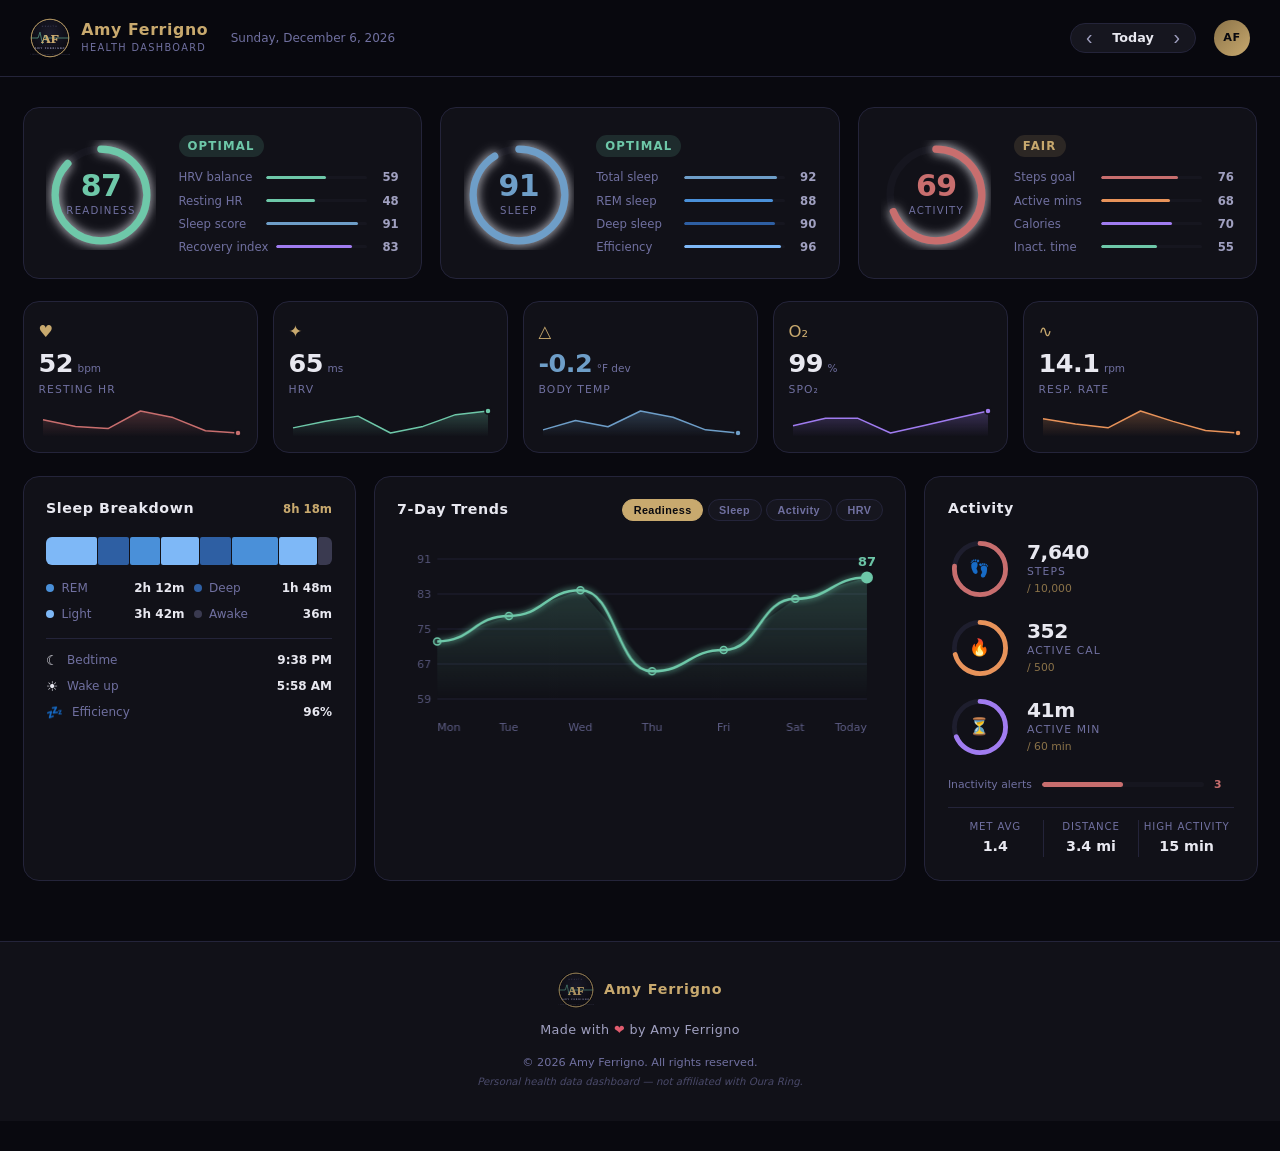
==== oura-ring/index.html @ 3d81aa14 "Deploy oura-ring from oura-ring-website" ====
<!DOCTYPE html>
<html lang="en">
<head>
  <meta charset="UTF-8" />
  <meta name="viewport" content="width=device-width, initial-scale=1.0" />
  <title>Amy Ferrigno · Health Dashboard</title>
  <link rel="stylesheet" href="styles.css" />
</head>
<body>
  <!-- HEADER -->
  <header class="header">
    <div class="header-left">
      <div class="logo">
        <img src="af-logo.svg" alt="Amy Ferrigno logo" class="logo-img" width="40" height="40" />
        <div class="logo-wordmark">
          <span class="logo-name">Amy Ferrigno</span>
          <span class="logo-sub">Health Dashboard</span>
        </div>
      </div>
      <div class="header-date">
        <span id="current-date" class="date-sub"></span>
      </div>
    </div>
    <div class="header-right">
      <div class="week-nav">
        <button class="nav-btn" id="prev-day" aria-label="Previous day">&#8249;</button>
        <span id="day-label" class="day-label">Today</span>
        <button class="nav-btn" id="next-day" aria-label="Next day">&#8250;</button>
      </div>
      <div class="avatar">AF</div>
    </div>
  </header>

  <main class="main">

    <!-- SCORE RINGS -->
    <section class="scores-section">
      <div class="score-card" id="card-readiness">
        <div class="ring-wrap">
          <svg class="ring-svg" viewBox="0 0 120 120">
            <circle class="ring-bg" cx="60" cy="60" r="50"/>
            <circle class="ring-progress" id="ring-readiness" cx="60" cy="60" r="50"
              stroke="#6ec8a9" stroke-dasharray="314" stroke-dashoffset="314"/>
          </svg>
          <div class="ring-inner">
            <span class="score-value" id="val-readiness">--</span>
            <span class="score-label">Readiness</span>
          </div>
        </div>
        <div class="score-meta">
          <span class="score-status" id="status-readiness"></span>
          <div class="score-contributors" id="contrib-readiness"></div>
        </div>
      </div>

      <div class="score-card" id="card-sleep">
        <div class="ring-wrap">
          <svg class="ring-svg" viewBox="0 0 120 120">
            <circle class="ring-bg" cx="60" cy="60" r="50"/>
            <circle class="ring-progress" id="ring-sleep" cx="60" cy="60" r="50"
              stroke="#6e9ec8" stroke-dasharray="314" stroke-dashoffset="314"/>
          </svg>
          <div class="ring-inner">
            <span class="score-value" id="val-sleep">--</span>
            <span class="score-label">Sleep</span>
          </div>
        </div>
        <div class="score-meta">
          <span class="score-status" id="status-sleep"></span>
          <div class="score-contributors" id="contrib-sleep"></div>
        </div>
      </div>

      <div class="score-card" id="card-activity">
        <div class="ring-wrap">
          <svg class="ring-svg" viewBox="0 0 120 120">
            <circle class="ring-bg" cx="60" cy="60" r="50"/>
            <circle class="ring-progress" id="ring-activity" cx="60" cy="60" r="50"
              stroke="#c86e6e" stroke-dasharray="314" stroke-dashoffset="314"/>
          </svg>
          <div class="ring-inner">
            <span class="score-value" id="val-activity">--</span>
            <span class="score-label">Activity</span>
          </div>
        </div>
        <div class="score-meta">
          <span class="score-status" id="status-activity"></span>
          <div class="score-contributors" id="contrib-activity"></div>
        </div>
      </div>
    </section>

    <!-- VITALS STRIP -->
    <section class="vitals-section">
      <div class="vital-card">
        <div class="vital-icon">&#9829;</div>
        <div class="vital-info">
          <span class="vital-value" id="vital-hr">--</span>
          <span class="vital-unit">bpm</span>
        </div>
        <span class="vital-label">Resting HR</span>
        <div class="vital-trend" id="trend-hr"></div>
      </div>
      <div class="vital-card">
        <div class="vital-icon hrv-icon">&#10022;</div>
        <div class="vital-info">
          <span class="vital-value" id="vital-hrv">--</span>
          <span class="vital-unit">ms</span>
        </div>
        <span class="vital-label">HRV</span>
        <div class="vital-trend" id="trend-hrv"></div>
      </div>
      <div class="vital-card">
        <div class="vital-icon">&#9651;</div>
        <div class="vital-info">
          <span class="vital-value" id="vital-temp">--</span>
          <span class="vital-unit">°F dev</span>
        </div>
        <span class="vital-label">Body Temp</span>
        <div class="vital-trend" id="trend-temp"></div>
      </div>
      <div class="vital-card">
        <div class="vital-icon spo2-icon">O&#8322;</div>
        <div class="vital-info">
          <span class="vital-value" id="vital-spo2">--</span>
          <span class="vital-unit">%</span>
        </div>
        <span class="vital-label">SpO₂</span>
        <div class="vital-trend" id="trend-spo2"></div>
      </div>
      <div class="vital-card">
        <div class="vital-icon">&#8767;</div>
        <div class="vital-info">
          <span class="vital-value" id="vital-resp">--</span>
          <span class="vital-unit">rpm</span>
        </div>
        <span class="vital-label">Resp. Rate</span>
        <div class="vital-trend" id="trend-resp"></div>
      </div>
    </section>

    <!-- BOTTOM GRID -->
    <section class="bottom-grid">

      <!-- SLEEP BREAKDOWN -->
      <div class="panel sleep-panel">
        <div class="panel-header">
          <h2 class="panel-title">Sleep Breakdown</h2>
          <span class="panel-sub" id="sleep-duration-label"></span>
        </div>
        <div class="sleep-timeline" id="sleep-timeline"></div>
        <div class="sleep-stages">
          <div class="stage-item">
            <span class="stage-dot" style="background:#4a90d9"></span>
            <span class="stage-name">REM</span>
            <span class="stage-val" id="stage-rem">--</span>
          </div>
          <div class="stage-item">
            <span class="stage-dot" style="background:#2e5fa3"></span>
            <span class="stage-name">Deep</span>
            <span class="stage-val" id="stage-deep">--</span>
          </div>
          <div class="stage-item">
            <span class="stage-dot" style="background:#7eb8f7"></span>
            <span class="stage-name">Light</span>
            <span class="stage-val" id="stage-light">--</span>
          </div>
          <div class="stage-item">
            <span class="stage-dot" style="background:#3a3a50"></span>
            <span class="stage-name">Awake</span>
            <span class="stage-val" id="stage-awake">--</span>
          </div>
        </div>
        <div class="sleep-times">
          <div class="sleep-time-item">
            <span class="sleep-time-icon">&#9790;</span>
            <span class="sleep-time-label">Bedtime</span>
            <span class="sleep-time-val" id="sleep-bedtime">--</span>
          </div>
          <div class="sleep-time-item">
            <span class="sleep-time-icon">&#9728;</span>
            <span class="sleep-time-label">Wake up</span>
            <span class="sleep-time-val" id="sleep-wakeup">--</span>
          </div>
          <div class="sleep-time-item">
            <span class="sleep-time-icon">&#128164;</span>
            <span class="sleep-time-label">Efficiency</span>
            <span class="sleep-time-val" id="sleep-efficiency">--</span>
          </div>
        </div>
      </div>

      <!-- WEEKLY TRENDS CHART -->
      <div class="panel trends-panel">
        <div class="panel-header">
          <h2 class="panel-title">7-Day Trends</h2>
          <div class="trend-tabs">
            <button class="trend-tab active" data-metric="readiness">Readiness</button>
            <button class="trend-tab" data-metric="sleep">Sleep</button>
            <button class="trend-tab" data-metric="activity">Activity</button>
            <button class="trend-tab" data-metric="hrv">HRV</button>
          </div>
        </div>
        <canvas id="trend-chart" class="trend-canvas"></canvas>
      </div>

      <!-- ACTIVITY METRICS -->
      <div class="panel activity-panel">
        <div class="panel-header">
          <h2 class="panel-title">Activity</h2>
          <span class="panel-sub" id="activity-goal-label"></span>
        </div>
        <div class="activity-metrics">
          <div class="activity-metric">
            <div class="activity-progress-ring">
              <svg viewBox="0 0 80 80">
                <circle cx="40" cy="40" r="32" fill="none" stroke="#1e1e2e" stroke-width="6"/>
                <circle cx="40" cy="40" r="32" fill="none" stroke="#c86e6e" stroke-width="6"
                  stroke-dasharray="201" id="steps-ring"
                  stroke-dashoffset="201" stroke-linecap="round"
                  transform="rotate(-90 40 40)"/>
              </svg>
              <div class="activity-ring-inner">
                <span class="activity-icon">&#128099;</span>
              </div>
            </div>
            <div class="activity-text">
              <span class="activity-value" id="val-steps">--</span>
              <span class="activity-label">Steps</span>
              <span class="activity-goal" id="goal-steps">/ 10,000</span>
            </div>
          </div>

          <div class="activity-metric">
            <div class="activity-progress-ring">
              <svg viewBox="0 0 80 80">
                <circle cx="40" cy="40" r="32" fill="none" stroke="#1e1e2e" stroke-width="6"/>
                <circle cx="40" cy="40" r="32" fill="none" stroke="#e8935a" stroke-width="6"
                  stroke-dasharray="201" id="cal-ring"
                  stroke-dashoffset="201" stroke-linecap="round"
                  transform="rotate(-90 40 40)"/>
              </svg>
              <div class="activity-ring-inner">
                <span class="activity-icon">&#128293;</span>
              </div>
            </div>
            <div class="activity-text">
              <span class="activity-value" id="val-calories">--</span>
              <span class="activity-label">Active Cal</span>
              <span class="activity-goal" id="goal-calories">/ 500</span>
            </div>
          </div>

          <div class="activity-metric">
            <div class="activity-progress-ring">
              <svg viewBox="0 0 80 80">
                <circle cx="40" cy="40" r="32" fill="none" stroke="#1e1e2e" stroke-width="6"/>
                <circle cx="40" cy="40" r="32" fill="none" stroke="#a07cf0" stroke-width="6"
                  stroke-dasharray="201" id="active-ring"
                  stroke-dashoffset="201" stroke-linecap="round"
                  transform="rotate(-90 40 40)"/>
              </svg>
              <div class="activity-ring-inner">
                <span class="activity-icon">&#9203;</span>
              </div>
            </div>
            <div class="activity-text">
              <span class="activity-value" id="val-active-min">--</span>
              <span class="activity-label">Active Min</span>
              <span class="activity-goal" id="goal-active-min">/ 60 min</span>
            </div>
          </div>
        </div>

        <div class="inactivity-bar-wrap">
          <span class="inactivity-label">Inactivity alerts</span>
          <div class="inactivity-bar">
            <div class="inactivity-fill" id="inactivity-fill"></div>
          </div>
          <span class="inactivity-val" id="inactivity-val">--</span>
        </div>

        <div class="met-row">
          <div class="met-item">
            <span class="met-label">MET avg</span>
            <span class="met-value" id="val-met">--</span>
          </div>
          <div class="met-item">
            <span class="met-label">Distance</span>
            <span class="met-value" id="val-distance">--</span>
          </div>
          <div class="met-item">
            <span class="met-label">High activity</span>
            <span class="met-value" id="val-high">--</span>
          </div>
        </div>
      </div>

    </section>
  </main>

  <footer class="footer">
    <div class="footer-inner">
      <div class="footer-brand">
        <img src="af-logo.svg" alt="Amy Ferrigno" class="footer-logo" width="36" height="36" />
        <span class="footer-name">Amy Ferrigno</span>
      </div>
      <p class="footer-love">
        Made with <span class="footer-heart" aria-label="love">&#10084;</span> by Amy Ferrigno
      </p>
      <p class="footer-copy">
        &copy; 2026 Amy Ferrigno. All rights reserved.<br/>
        <span class="footer-note">Personal health data dashboard &mdash; not affiliated with Oura Ring.</span>
      </p>
    </div>
  </footer>

  <script src="app.js"></script>
</body>
</html>
---- oura-ring/styles.css ----
/* ── Reset & base ───────────────────────────────────────── */
*, *::before, *::after { box-sizing: border-box; margin: 0; padding: 0; }

:root {
  --bg:        #09090f;
  --surface:   #111118;
  --surface2:  #16161f;
  --border:    #24243a;
  --gold:      #c8a96e;
  --gold-dim:  #8a7248;
  --teal:      #6ec8a9;
  --blue:      #6e9ec8;
  --coral:     #c86e6e;
  --purple:    #a07cf0;
  --orange:    #e8935a;
  --text:      #e8e8f0;
  --text-dim:  #7070a0;
  --text-mid:  #a0a0c0;
  --radius:    16px;
  --radius-sm: 10px;
}

html { font-size: 15px; }

body {
  font-family: -apple-system, BlinkMacSystemFont, 'Segoe UI', system-ui, sans-serif;
  background: var(--bg);
  color: var(--text);
  min-height: 100vh;
  line-height: 1.4;
  padding-bottom: 2rem;
}

/* ── Header ─────────────────────────────────────────────── */
.header {
  display: flex;
  align-items: center;
  justify-content: space-between;
  padding: 1.2rem 2rem;
  border-bottom: 1px solid var(--border);
  background: rgba(9,9,15,0.95);
  position: sticky;
  top: 0;
  z-index: 100;
  backdrop-filter: blur(12px);
}

.header-left { display: flex; align-items: center; gap: 1.5rem; }
.header-right { display: flex; align-items: center; gap: 1.2rem; }

.logo { display: flex; align-items: center; gap: 0.75rem; }
.logo-img { display: block; flex-shrink: 0; }
.logo-wordmark { display: flex; flex-direction: column; gap: 1px; }
.logo-name {
  font-size: 1.05rem;
  font-weight: 700;
  letter-spacing: 0.04em;
  color: var(--gold);
  line-height: 1.2;
}
.logo-sub {
  font-size: 0.65rem;
  text-transform: uppercase;
  letter-spacing: 0.14em;
  color: var(--text-dim);
}

.header-date { display: flex; flex-direction: column; }
#greeting { font-weight: 600; font-size: 1rem; color: var(--text); }
.date-sub { font-size: 0.8rem; color: var(--text-dim); margin-top: 1px; }

.week-nav {
  display: flex;
  align-items: center;
  gap: 0.5rem;
  background: var(--surface2);
  border: 1px solid var(--border);
  border-radius: 50px;
  padding: 0.3rem 0.8rem;
}

.nav-btn {
  background: none;
  border: none;
  color: var(--text-mid);
  font-size: 1.3rem;
  cursor: pointer;
  padding: 0 0.2rem;
  line-height: 1;
  transition: color 0.2s;
}
.nav-btn:hover { color: var(--gold); }

.day-label {
  font-size: 0.85rem;
  font-weight: 600;
  color: var(--text);
  min-width: 60px;
  text-align: center;
}

.avatar {
  width: 36px; height: 36px;
  background: linear-gradient(135deg, var(--gold-dim), var(--gold));
  border-radius: 50%;
  display: flex; align-items: center; justify-content: center;
  font-weight: 700;
  font-size: 0.75rem;
  color: var(--bg);
  letter-spacing: 0.04em;
}

/* ── Main layout ────────────────────────────────────────── */
.main {
  max-width: 1340px;
  margin: 0 auto;
  padding: 2rem 1.5rem 1rem;
  display: flex;
  flex-direction: column;
  gap: 1.5rem;
}

/* ── Score rings ─────────────────────────────────────────── */
.scores-section {
  display: grid;
  grid-template-columns: repeat(3, 1fr);
  gap: 1.2rem;
}

.score-card {
  background: var(--surface);
  border: 1px solid var(--border);
  border-radius: var(--radius);
  padding: 1.8rem 1.5rem 1.5rem;
  display: flex;
  align-items: center;
  gap: 1.5rem;
  transition: border-color 0.3s, box-shadow 0.3s;
  cursor: default;
}

.score-card:hover {
  border-color: var(--gold-dim);
  box-shadow: 0 0 30px rgba(200,169,110,0.06);
}

.ring-wrap {
  position: relative;
  flex-shrink: 0;
  width: 110px; height: 110px;
}

.ring-svg {
  width: 100%; height: 100%;
  transform: rotate(-90deg);
}

.ring-bg {
  fill: none;
  stroke: var(--surface2);
  stroke-width: 8;
}

.ring-progress {
  fill: none;
  stroke-width: 8;
  stroke-linecap: round;
  transition: stroke-dashoffset 1.2s cubic-bezier(0.4,0,0.2,1);
  filter: drop-shadow(0 0 6px currentColor);
}

.ring-inner {
  position: absolute;
  inset: 0;
  display: flex;
  flex-direction: column;
  align-items: center;
  justify-content: center;
}

.score-value {
  font-size: 2rem;
  font-weight: 800;
  line-height: 1;
  letter-spacing: -0.02em;
}

.score-label {
  font-size: 0.68rem;
  text-transform: uppercase;
  letter-spacing: 0.12em;
  color: var(--text-dim);
  margin-top: 3px;
}

.score-meta { flex: 1; min-width: 0; }

.score-status {
  display: inline-block;
  font-size: 0.78rem;
  font-weight: 700;
  text-transform: uppercase;
  letter-spacing: 0.1em;
  padding: 0.2rem 0.6rem;
  border-radius: 50px;
  margin-bottom: 0.8rem;
}

.score-contributors {
  display: flex;
  flex-direction: column;
  gap: 0.45rem;
}

.contrib-item {
  display: flex;
  align-items: center;
  gap: 0.5rem;
  font-size: 0.78rem;
  color: var(--text-dim);
}

.contrib-bar-wrap {
  flex: 1;
  height: 3px;
  background: var(--surface2);
  border-radius: 2px;
  overflow: hidden;
}

.contrib-bar {
  height: 100%;
  border-radius: 2px;
  transition: width 1s ease;
}

.contrib-name { min-width: 80px; }
.contrib-val { font-weight: 600; color: var(--text-mid); min-width: 24px; text-align: right; }

/* ── Vitals strip ───────────────────────────────────────── */
.vitals-section {
  display: grid;
  grid-template-columns: repeat(5, 1fr);
  gap: 1rem;
}

.vital-card {
  background: var(--surface);
  border: 1px solid var(--border);
  border-radius: var(--radius);
  padding: 1.2rem 1rem 1rem;
  display: flex;
  flex-direction: column;
  gap: 0.15rem;
  position: relative;
  overflow: hidden;
  transition: border-color 0.3s;
}

.vital-card:hover { border-color: var(--gold-dim); }

.vital-icon {
  font-size: 1.1rem;
  margin-bottom: 0.4rem;
  color: var(--gold);
}

.vital-info { display: flex; align-items: baseline; gap: 0.3rem; }

.vital-value {
  font-size: 1.7rem;
  font-weight: 800;
  letter-spacing: -0.02em;
  line-height: 1;
}

.vital-unit {
  font-size: 0.7rem;
  color: var(--text-dim);
  font-weight: 500;
}

.vital-label {
  font-size: 0.72rem;
  text-transform: uppercase;
  letter-spacing: 0.1em;
  color: var(--text-dim);
  margin-top: 0.2rem;
}

.vital-trend {
  height: 30px;
  margin-top: 0.5rem;
}

/* ── Bottom grid ────────────────────────────────────────── */
.bottom-grid {
  display: grid;
  grid-template-columns: 1fr 1.6fr 1fr;
  gap: 1.2rem;
}

.panel {
  background: var(--surface);
  border: 1px solid var(--border);
  border-radius: var(--radius);
  padding: 1.5rem;
}

.panel-header {
  display: flex;
  align-items: center;
  justify-content: space-between;
  margin-bottom: 1.2rem;
  flex-wrap: wrap;
  gap: 0.5rem;
}

.panel-title {
  font-size: 0.95rem;
  font-weight: 700;
  letter-spacing: 0.04em;
  color: var(--text);
}

.panel-sub {
  font-size: 0.78rem;
  color: var(--gold);
  font-weight: 600;
}

/* ── Sleep panel ─────────────────────────────────────────── */
.sleep-timeline {
  display: flex;
  height: 28px;
  border-radius: 6px;
  overflow: hidden;
  margin-bottom: 1rem;
  gap: 1px;
}

.sleep-seg {
  height: 100%;
  border-radius: 2px;
  transition: opacity 0.2s;
}
.sleep-seg:hover { opacity: 0.8; }

.sleep-stages {
  display: grid;
  grid-template-columns: repeat(2, 1fr);
  gap: 0.6rem;
  margin-bottom: 1rem;
}

.stage-item {
  display: flex;
  align-items: center;
  gap: 0.5rem;
  font-size: 0.8rem;
}

.stage-dot {
  width: 8px; height: 8px;
  border-radius: 50%;
  flex-shrink: 0;
}

.stage-name { color: var(--text-dim); flex: 1; }

.stage-val {
  font-weight: 700;
  color: var(--text);
}

.sleep-times {
  display: flex;
  flex-direction: column;
  gap: 0.5rem;
  padding-top: 0.8rem;
  border-top: 1px solid var(--border);
}

.sleep-time-item {
  display: flex;
  align-items: center;
  gap: 0.6rem;
  font-size: 0.8rem;
}

.sleep-time-icon { font-size: 0.9rem; }
.sleep-time-label { color: var(--text-dim); flex: 1; }
.sleep-time-val { font-weight: 700; }

/* ── Trends panel ────────────────────────────────────────── */
.trend-tabs {
  display: flex;
  gap: 0.3rem;
}

.trend-tab {
  background: var(--surface2);
  border: 1px solid var(--border);
  border-radius: 50px;
  padding: 0.25rem 0.7rem;
  font-size: 0.72rem;
  font-weight: 600;
  color: var(--text-dim);
  cursor: pointer;
  transition: all 0.2s;
  letter-spacing: 0.04em;
}

.trend-tab:hover { color: var(--text); border-color: var(--gold-dim); }

.trend-tab.active {
  background: var(--gold);
  color: var(--bg);
  border-color: var(--gold);
}

.trend-canvas {
  width: 100% !important;
  height: 200px !important;
  display: block;
}

/* ── Activity panel ──────────────────────────────────────── */
.activity-metrics {
  display: flex;
  flex-direction: column;
  gap: 1rem;
  margin-bottom: 1.2rem;
}

.activity-metric {
  display: flex;
  align-items: center;
  gap: 1rem;
}

.activity-progress-ring {
  position: relative;
  width: 64px; height: 64px;
  flex-shrink: 0;
}

.activity-progress-ring svg {
  width: 100%; height: 100%;
}

.activity-ring-inner {
  position: absolute;
  inset: 0;
  display: flex;
  align-items: center;
  justify-content: center;
  font-size: 1.1rem;
}

.activity-text {
  display: flex;
  flex-direction: column;
  gap: 0.1rem;
}

.activity-value {
  font-size: 1.35rem;
  font-weight: 800;
  letter-spacing: -0.02em;
  line-height: 1;
}

.activity-label {
  font-size: 0.72rem;
  text-transform: uppercase;
  letter-spacing: 0.1em;
  color: var(--text-dim);
}

.activity-goal {
  font-size: 0.72rem;
  color: var(--gold-dim);
}

.inactivity-bar-wrap {
  display: flex;
  align-items: center;
  gap: 0.7rem;
  margin-bottom: 1rem;
}

.inactivity-label {
  font-size: 0.72rem;
  color: var(--text-dim);
  white-space: nowrap;
}

.inactivity-bar {
  flex: 1;
  height: 5px;
  background: var(--surface2);
  border-radius: 3px;
  overflow: hidden;
}

.inactivity-fill {
  height: 100%;
  background: var(--coral);
  border-radius: 3px;
  transition: width 1s ease;
}

.inactivity-val {
  font-size: 0.72rem;
  font-weight: 600;
  color: var(--coral);
  min-width: 20px;
}

.met-row {
  display: flex;
  gap: 0;
  border-top: 1px solid var(--border);
  padding-top: 0.8rem;
}

.met-item {
  flex: 1;
  display: flex;
  flex-direction: column;
  gap: 0.2rem;
  text-align: center;
}

.met-item + .met-item {
  border-left: 1px solid var(--border);
}

.met-label {
  font-size: 0.68rem;
  text-transform: uppercase;
  letter-spacing: 0.08em;
  color: var(--text-dim);
}

.met-value {
  font-size: 0.95rem;
  font-weight: 700;
}

/* ── Score status badge colors ──────────────────────────── */
.status-optimal    { background: rgba(110,200,169,0.15); color: #6ec8a9; }
.status-good       { background: rgba(110,158,200,0.15); color: #6e9ec8; }
.status-fair       { background: rgba(200,169,110,0.15); color: var(--gold); }
.status-poor       { background: rgba(200,110,110,0.15); color: var(--coral); }

/* ── Sparkline mini canvas ──────────────────────────────── */
.sparkline { display: block; }

/* ── Animations ──────────────────────────────────────────── */
@keyframes fadeUp {
  from { opacity: 0; transform: translateY(12px); }
  to   { opacity: 1; transform: translateY(0); }
}

.score-card, .vital-card, .panel {
  animation: fadeUp 0.5s ease both;
}

.score-card:nth-child(1) { animation-delay: 0.05s; }
.score-card:nth-child(2) { animation-delay: 0.1s; }
.score-card:nth-child(3) { animation-delay: 0.15s; }
.vital-card:nth-child(1) { animation-delay: 0.18s; }
.vital-card:nth-child(2) { animation-delay: 0.21s; }
.vital-card:nth-child(3) { animation-delay: 0.24s; }
.vital-card:nth-child(4) { animation-delay: 0.27s; }
.vital-card:nth-child(5) { animation-delay: 0.30s; }

/* ── Responsive ──────────────────────────────────────────── */
@media (max-width: 1100px) {
  .bottom-grid {
    grid-template-columns: 1fr 1fr;
  }
  .activity-panel {
    grid-column: span 2;
  }
  .activity-metrics { flex-direction: row; justify-content: space-around; }
}

@media (max-width: 800px) {
  .scores-section { grid-template-columns: 1fr; }
  .score-card { flex-direction: column; text-align: center; }
  .score-contributors { align-items: center; }
  .vitals-section { grid-template-columns: repeat(3, 1fr); }
  .bottom-grid { grid-template-columns: 1fr; }
  .activity-panel { grid-column: span 1; }
  .activity-metrics { flex-direction: column; }
  .header { padding: 1rem; }
  .main { padding: 1rem; }
}

@media (max-width: 500px) {
  .vitals-section { grid-template-columns: repeat(2, 1fr); }
  .trend-tabs { flex-wrap: wrap; }
}

/* ── Footer ──────────────────────────────────────────────── */
.footer {
  margin-top: 3rem;
  border-top: 1px solid var(--border);
  background: var(--surface);
}

.footer-inner {
  max-width: 1340px;
  margin: 0 auto;
  padding: 2rem 1.5rem;
  display: flex;
  flex-direction: column;
  align-items: center;
  gap: 0.9rem;
  text-align: center;
}

.footer-brand {
  display: flex;
  align-items: center;
  gap: 0.7rem;
}

.footer-logo {
  display: block;
  opacity: 0.85;
  transition: opacity 0.2s;
}
.footer-logo:hover { opacity: 1; }

.footer-name {
  font-size: 0.95rem;
  font-weight: 700;
  letter-spacing: 0.06em;
  color: var(--gold);
}

.footer-love {
  font-size: 0.85rem;
  color: var(--text-mid);
  letter-spacing: 0.03em;
}

.footer-heart {
  color: #e05c6e;
  display: inline-block;
  animation: heartbeat 1.6s ease-in-out infinite;
}

@keyframes heartbeat {
  0%, 100% { transform: scale(1);   }
  14%       { transform: scale(1.25); }
  28%       { transform: scale(1);   }
  42%       { transform: scale(1.18); }
  56%       { transform: scale(1);   }
}

.footer-copy {
  font-size: 0.75rem;
  color: var(--text-dim);
  line-height: 1.7;
}

.footer-note {
  font-size: 0.68rem;
  opacity: 0.6;
  font-style: italic;
}
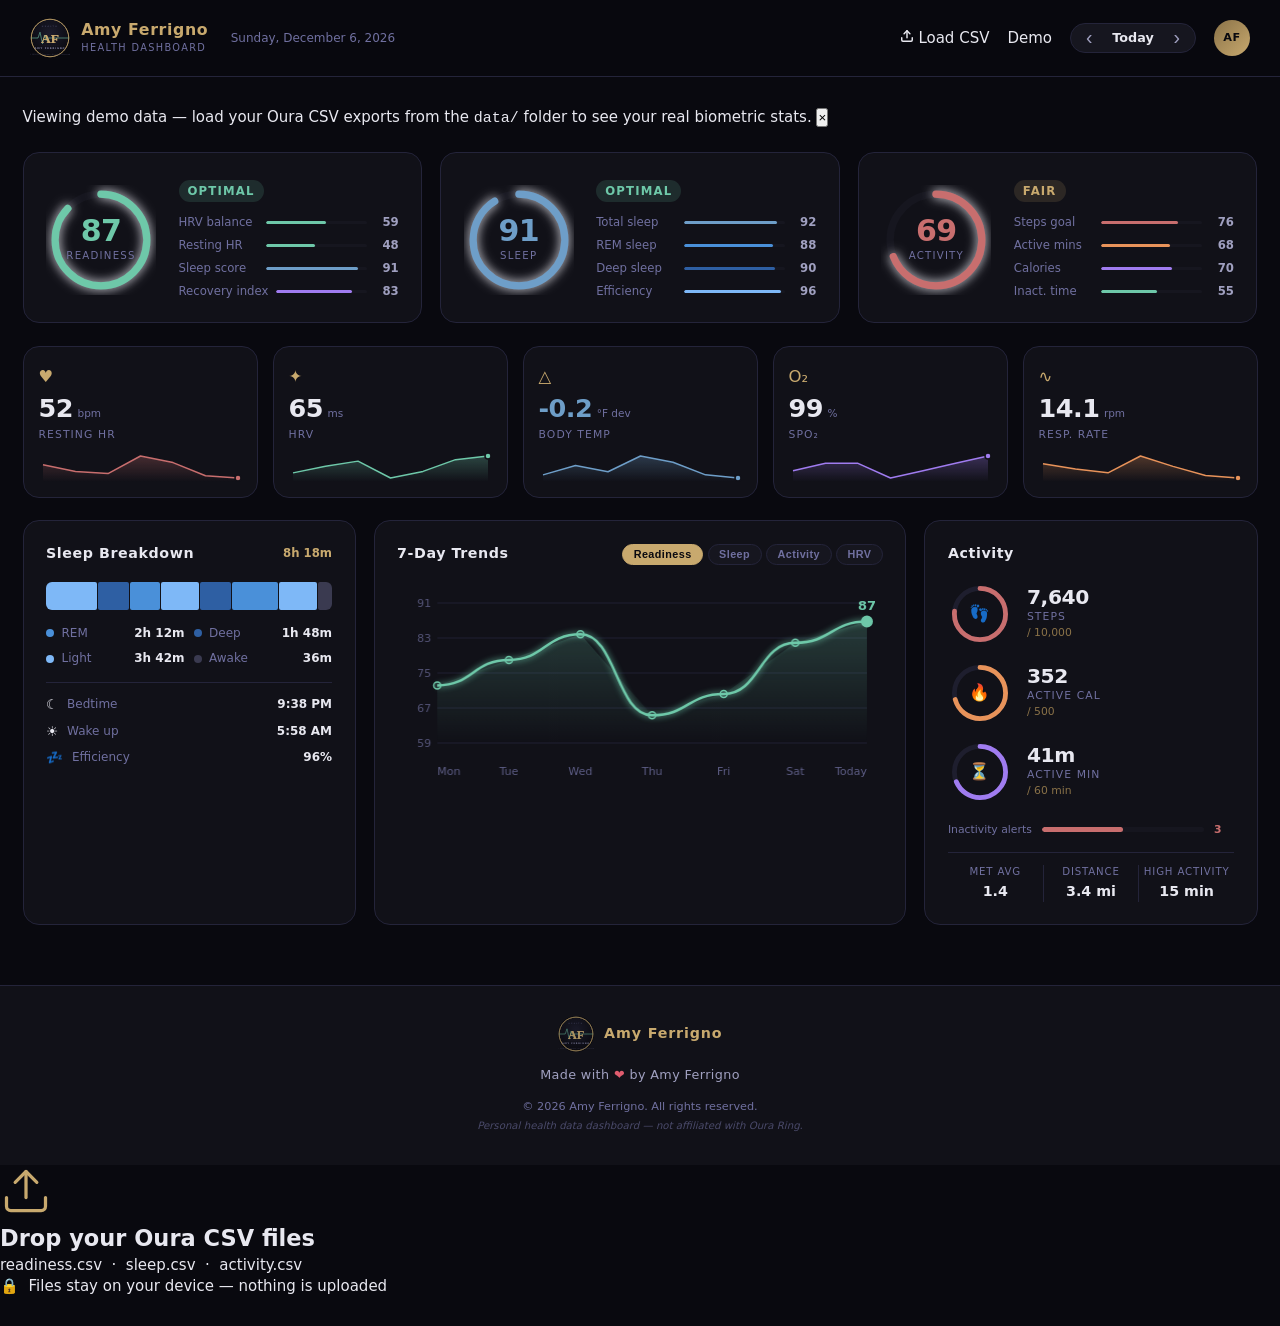
==== commit 0c3e48c7: "Deploy portfolio + oura-ring from oura-ring-website" ====
--- a/oura-ring/index.html
+++ b/oura-ring/index.html
@@ -22,6 +22,16 @@
       </div>
     </div>
     <div class="header-right">
+      <label class="import-btn" for="csv-input" title="Load CSV files from your data/ folder">
+        <svg width="14" height="14" viewBox="0 0 24 24" fill="none" stroke="currentColor" stroke-width="2.5" stroke-linecap="round" stroke-linejoin="round" aria-hidden="true">
+          <path d="M21 15v4a2 2 0 0 1-2 2H5a2 2 0 0 1-2-2v-4"/>
+          <polyline points="17 8 12 3 7 8"/>
+          <line x1="12" y1="3" x2="12" y2="15"/>
+        </svg>
+        Load CSV
+        <input type="file" id="csv-input" multiple accept=".csv" hidden>
+      </label>
+      <span class="data-badge" id="data-badge">Demo</span>
       <div class="week-nav">
         <button class="nav-btn" id="prev-day" aria-label="Previous day">&#8249;</button>
         <span id="day-label" class="day-label">Today</span>
@@ -32,6 +42,16 @@
   </header>
 
   <main class="main">
+
+    <!-- DEMO BANNER -->
+    <div class="demo-banner" id="demo-banner">
+      <span class="demo-banner-text">
+        Viewing demo data &mdash;
+        <label for="csv-input" class="demo-link">load your Oura CSV exports</label>
+        from the <code>data/</code> folder to see your real biometric stats.
+      </span>
+      <button class="demo-close" id="demo-close" aria-label="Dismiss">&#215;</button>
+    </div>
 
     <!-- SCORE RINGS -->
     <section class="scores-section">
@@ -315,6 +335,20 @@
     </div>
   </footer>
 
+  <!-- DROP OVERLAY -->
+  <div class="drop-overlay" id="drop-overlay" aria-hidden="true">
+    <div class="drop-card">
+      <svg width="52" height="52" viewBox="0 0 24 24" fill="none" stroke="#c8a96e" stroke-width="1.5" stroke-linecap="round" stroke-linejoin="round" aria-hidden="true">
+        <path d="M21 15v4a2 2 0 0 1-2 2H5a2 2 0 0 1-2-2v-4"/>
+        <polyline points="17 8 12 3 7 8"/>
+        <line x1="12" y1="3" x2="12" y2="15"/>
+      </svg>
+      <h2>Drop your Oura CSV files</h2>
+      <p class="drop-hint">readiness.csv &nbsp;&middot;&nbsp; sleep.csv &nbsp;&middot;&nbsp; activity.csv</p>
+      <p class="drop-secure">&#128274;&nbsp; Files stay on your device &mdash; nothing is uploaded</p>
+    </div>
+  </div>
+
   <script src="app.js"></script>
 </body>
 </html>
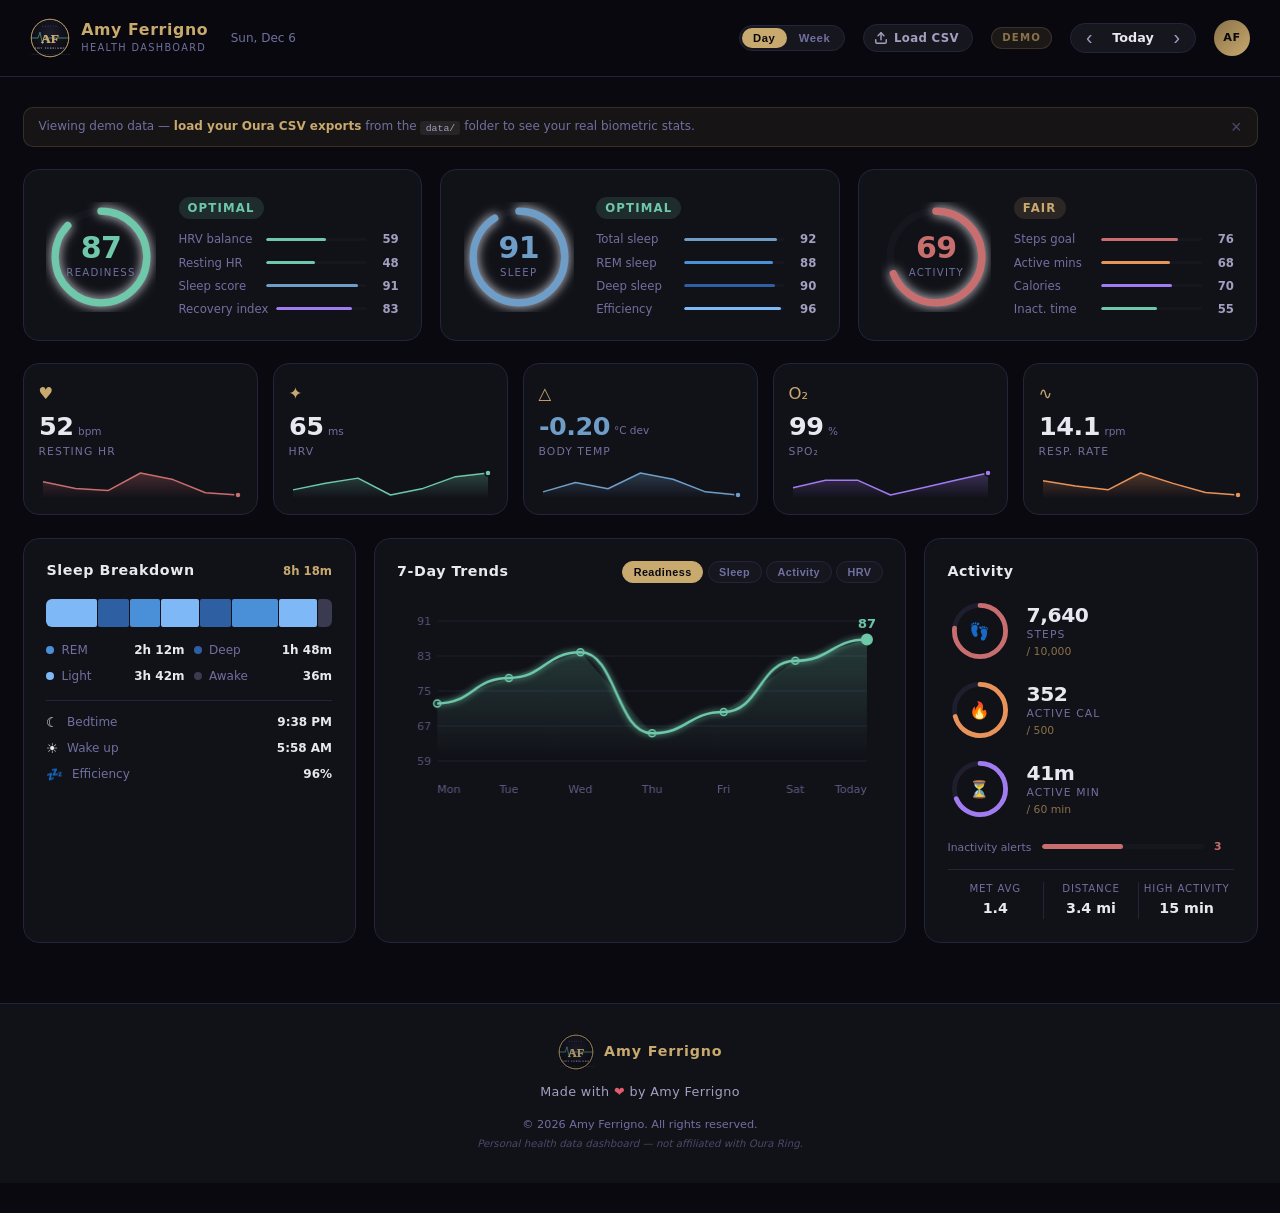
==== commit d6c815d1: "Deploy portfolio + oura-ring from oura-ring-website" ====
--- a/oura-ring/index.html
+++ b/oura-ring/index.html
@@ -22,6 +22,10 @@
       </div>
     </div>
     <div class="header-right">
+      <div class="view-toggle">
+        <button class="toggle-btn active" id="btn-day">Day</button>
+        <button class="toggle-btn" id="btn-week">Week</button>
+      </div>
       <label class="import-btn" for="csv-input" title="Load CSV files from your data/ folder">
         <svg width="14" height="14" viewBox="0 0 24 24" fill="none" stroke="currentColor" stroke-width="2.5" stroke-linecap="round" stroke-linejoin="round" aria-hidden="true">
           <path d="M21 15v4a2 2 0 0 1-2 2H5a2 2 0 0 1-2-2v-4"/>
@@ -134,7 +138,7 @@
         <div class="vital-icon">&#9651;</div>
         <div class="vital-info">
           <span class="vital-value" id="vital-temp">--</span>
-          <span class="vital-unit">°F dev</span>
+          <span class="vital-unit">°C dev</span>
         </div>
         <span class="vital-label">Body Temp</span>
         <div class="vital-trend" id="trend-temp"></div>
--- a/oura-ring/styles.css
+++ b/oura-ring/styles.css
@@ -605,6 +605,187 @@
   .trend-tabs { flex-wrap: wrap; }
 }
 
+/* ── Day / Week toggle ───────────────────────────────────── */
+.view-toggle {
+  display: flex;
+  background: var(--surface2);
+  border: 1px solid var(--border);
+  border-radius: 50px;
+  padding: 2px;
+  gap: 1px;
+}
+.toggle-btn {
+  background: none;
+  border: none;
+  color: var(--text-dim);
+  font-size: 0.75rem;
+  font-weight: 600;
+  letter-spacing: 0.05em;
+  padding: 0.28rem 0.75rem;
+  border-radius: 50px;
+  cursor: pointer;
+  transition: all 0.2s;
+}
+.toggle-btn:hover { color: var(--text); }
+.toggle-btn.active {
+  background: var(--gold);
+  color: var(--bg);
+}
+
+/* ── Week mode badge on score cards ─────────────────────── */
+.week-tracked-badge {
+  font-size: 0.68rem;
+  color: var(--text-dim);
+  background: var(--surface2);
+  border: 1px solid var(--border);
+  border-radius: 50px;
+  padding: 0.15rem 0.5rem;
+  margin-left: 0.4rem;
+  vertical-align: middle;
+}
+
+/* ── CSV import button ───────────────────────────────────── */
+.import-btn {
+  display: flex;
+  align-items: center;
+  gap: 0.4rem;
+  background: var(--surface2);
+  border: 1px solid var(--border);
+  border-radius: 50px;
+  padding: 0.35rem 0.9rem 0.35rem 0.7rem;
+  font-size: 0.78rem;
+  font-weight: 600;
+  color: var(--text-mid);
+  cursor: pointer;
+  transition: all 0.2s;
+  letter-spacing: 0.03em;
+  user-select: none;
+  white-space: nowrap;
+}
+.import-btn:hover { border-color: var(--gold-dim); color: var(--gold); }
+
+/* ── Data source badge ───────────────────────────────────── */
+.data-badge {
+  font-size: 0.68rem;
+  font-weight: 700;
+  text-transform: uppercase;
+  letter-spacing: 0.12em;
+  padding: 0.2rem 0.65rem;
+  border-radius: 50px;
+  background: rgba(200,169,110,0.1);
+  color: var(--gold-dim);
+  border: 1px solid rgba(200,169,110,0.18);
+  transition: all 0.4s;
+  white-space: nowrap;
+}
+.data-badge.live {
+  background: rgba(110,200,169,0.12);
+  color: var(--teal);
+  border-color: rgba(110,200,169,0.25);
+}
+
+/* ── Demo banner ─────────────────────────────────────────── */
+.demo-banner {
+  background: rgba(200,169,110,0.07);
+  border: 1px solid rgba(200,169,110,0.18);
+  border-radius: var(--radius-sm);
+  padding: 0.65rem 1rem;
+  display: flex;
+  align-items: center;
+  justify-content: space-between;
+  gap: 1rem;
+  font-size: 0.8rem;
+  color: var(--text-dim);
+  animation: fadeUp 0.4s ease both;
+}
+.demo-banner-text { flex: 1; }
+.demo-link {
+  color: var(--gold);
+  font-weight: 600;
+  cursor: pointer;
+  text-decoration: underline;
+  text-underline-offset: 2px;
+  text-decoration-color: transparent;
+  transition: text-decoration-color 0.2s;
+}
+.demo-link:hover { text-decoration-color: var(--gold); }
+.demo-banner code {
+  font-family: 'Menlo', 'Consolas', monospace;
+  background: rgba(255,255,255,0.07);
+  padding: 0.1rem 0.35rem;
+  border-radius: 4px;
+  font-size: 0.82em;
+  color: var(--text-mid);
+}
+.demo-close {
+  background: none;
+  border: none;
+  color: var(--text-dim);
+  font-size: 1.2rem;
+  cursor: pointer;
+  padding: 0;
+  line-height: 1;
+  flex-shrink: 0;
+  opacity: 0.6;
+  transition: opacity 0.2s;
+}
+.demo-close:hover { opacity: 1; }
+
+/* ── Drop overlay ────────────────────────────────────────── */
+.drop-overlay {
+  position: fixed;
+  inset: 0;
+  background: rgba(9,9,15,0.85);
+  backdrop-filter: blur(10px);
+  display: flex;
+  align-items: center;
+  justify-content: center;
+  z-index: 600;
+  opacity: 0;
+  pointer-events: none;
+  transition: opacity 0.18s;
+}
+.drop-overlay.active {
+  opacity: 1;
+  pointer-events: auto;
+}
+.drop-card {
+  background: var(--surface);
+  border: 2px dashed var(--gold);
+  border-radius: 24px;
+  padding: 3rem 4rem;
+  max-width: 440px;
+  width: 90%;
+  display: flex;
+  flex-direction: column;
+  align-items: center;
+  gap: 0.75rem;
+  text-align: center;
+  animation: pulseGold 2.2s ease-in-out infinite;
+}
+.drop-card h2 {
+  font-size: 1.25rem;
+  font-weight: 700;
+  color: var(--text);
+  margin-top: 0.4rem;
+}
+.drop-hint {
+  font-size: 0.8rem;
+  color: var(--text-dim);
+  letter-spacing: 0.04em;
+}
+.drop-secure {
+  font-size: 0.7rem;
+  color: var(--text-dim);
+  opacity: 0.55;
+  margin-top: 0.2rem;
+}
+
+@keyframes pulseGold {
+  0%, 100% { box-shadow: 0 0 0   0   rgba(200,169,110,0);    }
+  50%       { box-shadow: 0 0 28px 6px rgba(200,169,110,0.13); }
+}
+
 /* ── Footer ──────────────────────────────────────────────── */
 .footer {
   margin-top: 3rem;
